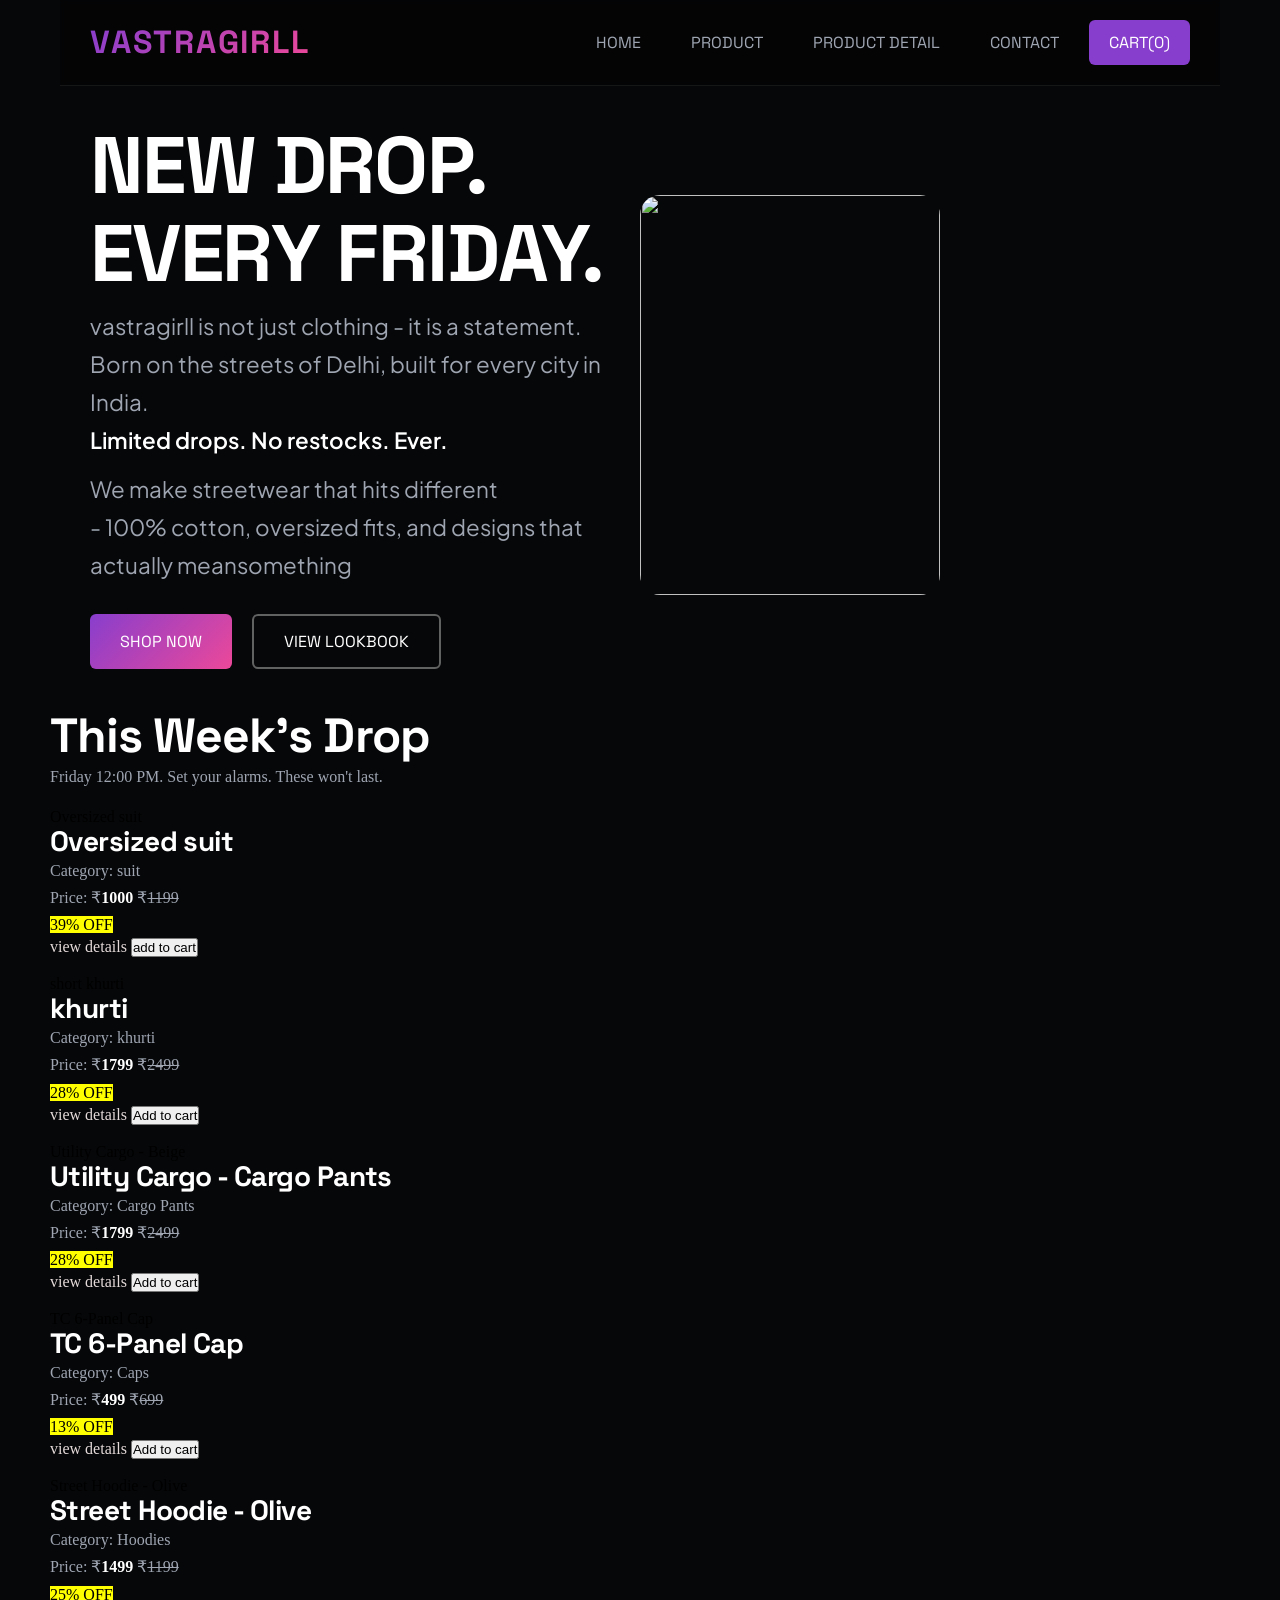
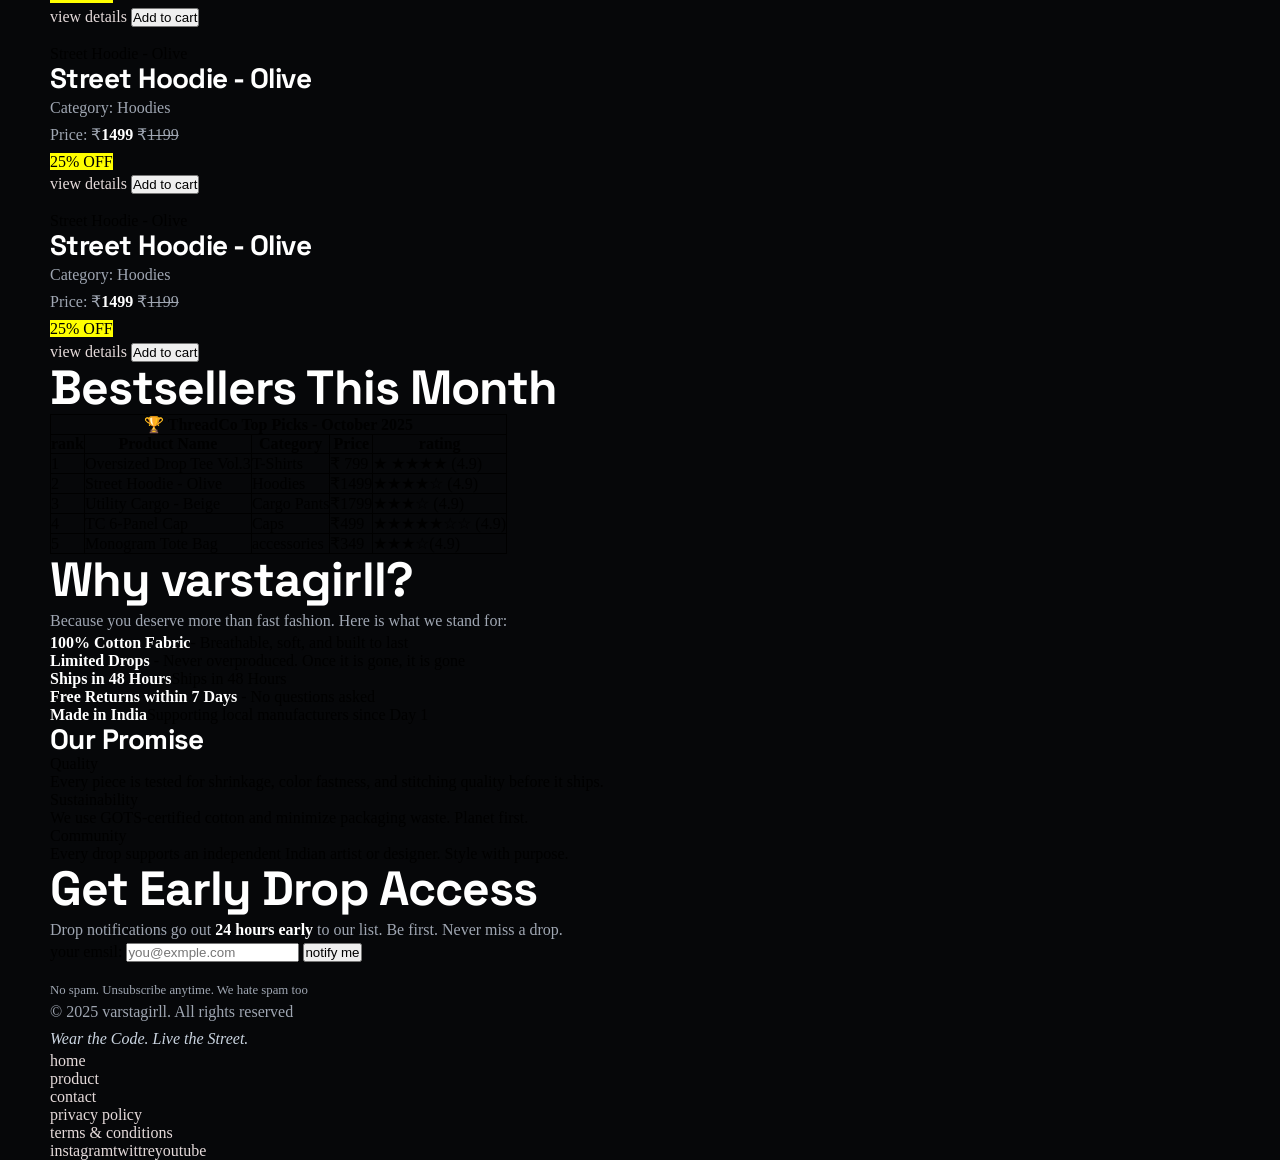
==== index.html @ 29979f49 "Rename index.html.html to index.html" ====
<!DOCTYPE html>
<html lang="en">

<head>
    <meta charset="UTF-8">
    <meta name="viewport" content="width=device-width, initial-scale=1.0">
    <title>vastragirll =Wear the Code. Live the Street</title>
    <style>
        table,
        tr,
        td,
        th {
            border: 1px solid black;
            border-collapse: collapse;
        }
    </style>
    <link rel="stylesheet" href="style.css">

</head>

<body>
    <header>
        <h1>vastragirll</h1>
        <!-- <p><em>Wear the Code. Live the Street.</em></p> -->
        <nav>
            <ul>
                <li><a href="inedx.html">home</a></li>
                <li><a href="product.html">product</a></li>
                <li><a href="product.html">product detail</a></li>
                <li><a href="contact.html">contact</a></li>
                <li><a href="#">cart(0)</a></li>
            </ul>
        </nav>
    </header>


    <main>
        <section id="hero">
            <div class="left-hero">
                <h2>New Drop. <br> <span gradient-text>Every Friday.</span></h2>
                <p>vastragirll is not just clothing - it is a statement. <br> Born on the streets of Delhi, built for every
                    city
                    in India. <br> <strong>Limited drops. No restocks. Ever.</strong></p>
                <p>We make streetwear that hits different<br> - 100% cotton, oversized fits, and designs that
                    <br>actually meansomething</p>
                <div id="cta">
                    <a href="product.html" class="btn1">shop now</a>
                    <a href="product.html" class="btn2"> view lookbook</a>
                </div>
            </div>
            <div class="right-hero">
                <div class="glow orb1"></div>
                <div class="glow orb2"></div>
                <img src="images/Cute vintage top.jpg" alt="">
            </div>
        </section>
        <section>
            <h2>This Week's Drop</h2>
            <p>Friday 12:00 PM. Set your alarms. These won't last.</p>
            <article>
                <figure>
                    <img src="images/download.jpg" alt="">
                    <figcaption>Oversized suit</figcaption>
                </figure>
                <h3>Oversized suit</h3>
                <p>Category: suit</p>
                <p>Price: &#8377;<strong>1000</strong> &#8377;<s>1199</s></p>
                <p><mark>39% OFF</mark></p>
                <a href="">view details</a>
                <button>add to cart</button>
            </article>

            <article>
                <figure>
                    <img src="images/Ivory Asymmetrical Lace Top with Flared Sleeves _ Elegant Minimalist Fashion.jpg" alt="">
                    <figcaption>short khurti</figcaption>
                </figure>
                <h3>khurti</h3>
                <p>Category: khurti</p>
                <p>Price: &#8377;<strong>1799</strong> &#8377;<s>2499</s></p>
                <p><mark>28% OFF</mark></p>
                <a href="">view details</a>
                <button>Add to cart</button>
            </article>
            
            <article>
                <figure>
                    <img src="images/outfit idea ✨.jpg" alt="">
                    <figcaption>Utility Cargo - Beige</figcaption>
                </figure>
                <h3>Utility Cargo - Cargo Pants</h3>
                <p>Category: Cargo Pants</p>
                <p>Price: &#8377;<strong>1799</strong> &#8377;<s>2499</s></p>
                <p><mark>28% OFF</mark></p>
                <a href="">view details</a>
                <button>Add to cart</button>
            </article>
            <article>
                <figure>
                    <img src="images/product 4.jpg" alt="">
                    <figcaption>TC 6-Panel Cap</figcaption>
                </figure>
                <h3>TC 6-Panel Cap</h3>
                <p>Category: Caps</p>
                <p>Price: &#8377;<strong>499</strong> &#8377;<s>699</s></p>
                <p><mark>13% OFF</mark></p>
                <a href="">view details</a>
                <button>Add to cart</button>
            </article>
            <article>
                <figure>
                    <img src="images/product 2.jpg" alt="">
                    <figcaption>Street Hoodie - Olive</figcaption>
                </figure>
                <h3>Street Hoodie - Olive</h3>
                <p>Category: Hoodies</p>
                <p>Price: &#8377;<strong>1499</strong> &#8377;<s>1199</s></p>
                <p><mark>25% OFF</mark></p>
                <a href="">view details</a>
                <button>Add to cart</button>
            </article>
                 <article>
                <figure>
                    <img src="images/outfit idea ✨.jpg" alt="">
                    <figcaption>Street Hoodie - Olive</figcaption>
                </figure>
                <h3>Street Hoodie - Olive</h3>
                <p>Category: Hoodies</p>
                <p>Price: &#8377;<strong>1499</strong> &#8377;<s>1199</s></p>
                <p><mark>25% OFF</mark></p>
                <a href="">view details</a>
                <button>Add to cart</button>
            </article>
                             <article>
                <figure>
                    <img src="images/product 1.jpg" alt="">
                    <figcaption>Street Hoodie - Olive</figcaption>
                </figure>
                <h3>Street Hoodie - Olive</h3>
                <p>Category: Hoodies</p>
                <p>Price: &#8377;<strong>1499</strong> &#8377;<s>1199</s></p>
                <p><mark>25% OFF</mark></p>
                <a href="">view details</a>
                <button>Add to cart</button>
            </article>



        </section>
        <section>
            <h2>Bestsellers This Month</h2>
            <table>
                <tr>
                    <th colspan="5">&#127942 ThreadCo Top Picks - October 2025</th>

                </tr>
                <tr>
                    <th>rank</th>
                    <th>Product Name</th>
                    <th>Category</th>
                    <th>Price</th>
                    <th>rating</th>
                </tr>
                <tr>
                    <td>1</td>
                    <td>Oversized Drop Tee Vol.3</td>
                    <td>T-Shirts</td>
                    <td>&#8377; 799</td>
                    <td>&#9733; &#9733;&#9733;&#9733;&#9733; (4.9)</td>
                </tr>
                <tr>
                    <td>2</td>
                    <td>Street Hoodie - Olive</td>
                    <td>Hoodies</td>
                    <td>&#8377;1499</td>
                    <td>&#9733;&#9733;&#9733;&#9733;&#9734 (4.9)</td>
                </tr>
                <tr>
                    <td>3</td>
                    <td>Utility Cargo - Beige</td>
                    <td>Cargo Pants</td>
                    <td>&#8377;1799</td>
                    <td>&#9733;&#9733;&#9733;&#9734 (4.9)</td>
                </tr>
                <tr>
                    <td>4</td>
                    <td>TC 6-Panel Cap</td>
                    <td>Caps</td>
                    <td>&#8377;499</td>
                    <td>&#9733;&#9733;&#9733;&#9733;&#9733;&#9734&#9734 (4.9)</td>
                </tr>
                <tr>
                    <td>5</td>
                    <td>Monogram Tote Bag</td>
                    <td>accessories</td>
                    <td>&#8377;349</td>
                    <td> &#9733;&#9733;&#9733;&#9734(4.9)</td>
                </tr>
            </table>
        </section>

        <section>
            <h2>Why varstagirll?</h2>
            <p>Because you deserve more than fast fashion. Here is what we stand for:</p>
            <ul>
                <li><strong>100% Cotton Fabric</strong>- Breathable, soft, and built to last</li>
                <li><strong>Limited Drops</strong> - Never overproduced. Once it is gone, it is gone</li>
                <li><strong>Ships in 48 Hours</strong>Ships in 48 Hours</li>
                <li><strong>Free Returns within 7 Days </strong> - No questions asked</li>
                <li><strong>Made in India</strong>Supporting local manufacturers since Day 1
                </li>
            </ul>
            <h3>Our Promise</h3>
            <dl>
                <dt>Quality</dt>
                <dd>Every piece is tested for shrinkage, color fastness, and stitching quality before it ships.</dd>
                <dt>Sustainability</dt>
                <dd>We use GOTS-certified cotton and minimize packaging waste. Planet first.</dd>
                <dt>Community</dt>
                <dd>Every drop supports an independent Indian artist or designer. Style with purpose.</dd>


            </dl>

        </section>

        <section>
            <h2>Get Early Drop Access</h2>
            <p>Drop notifications go out <strong>24 hours early</strong> to our list. Be first. Never miss a drop.</p>
            <form action="">
                <label for="email">your emsil:</label>
                <input type="email" id="email" name="eamil" placeholder="you@exmple.com">
                <button>notify me</button>
            </form>
            <br>
            <small>No spam. Unsubscribe anytime. We hate spam too</small>
        </section>
    </main>

    <footer>
        <p>© 2025 varstagirll. All rights reserved</p>
        <p><em>Wear the Code. Live the Street.</em></p>
        <nav>
            <ul>
                <li><a href="">home</a></li>
                <li><a href="">product</a></li>
                <li><a href="">contact</a></li>
                <li><a href="">privacy policy</a></li>
                <li><a href="">terms & conditions</a></li>
            </ul>
        </nav>
        <a href="">instagram</a><a href="">twittre</a><a href="">youtube </a>
    </footer>
</body>

</html>
---- style.css ----
@import url('https://fonts.googleapis.com/css2?family=Plus+Jakarta+Sans:wght@300;400;500;600;700;800&family=Space+Grotesk:wght@400;500;600;700;800&display=swap');

* {
    padding: 0;
    margin: 0;
    box-sizing: border-box;

}

:root {
    /* Brand Theme Colors */
    --color-primary: #883ecd;
    --color-primary-glow: rgba(168, 85, 247, 0.25);
    --color-secondary: #ec4899;
    --color-secondary-glow: rgba(236, 72, 153, 0.25);
    --color-accent: #06b6d4;


    /* Base & Layout Backgrounds */
    --color-bg-base: #060709;
    --color-bg-section: #0c0d14;
    --color-bg-footer: #161922;
    --color-surface: #11131a;
    --color-surface-muted: #1e212f;


    /* Borders */
    --color-border: rgba(255, 255, 255, 0.07);


    /* Typography Text Colors */
    --white: #ffffff;
    --color-text-body: #cbd5e1;
    --color-text-muted: #9fa6b2;
    --font-display: 'Space Grotesk', sans-serif;
    --font-body: 'Plus Jakarta Sans', sans-serif;
    --radius-sm: 6px;
    --radius-md: 12px;
    --radius-lg: 20px;
    --shadow-sm: 0 4px 12px rgba(0, 0, 0, 0.5);
    --shadow-md: 0 12px 36px rgba(0, 0, 0, 0.7);
    --shadow-lg: 0 24px 64px rgba(0, 0, 0, 0.9);
    --gradient-accent: linear-gradient(135deg, var(--color-primary) 0%, var(--color-secondary) 100%);
    --gradient-secondary: linear-gradient(135deg, var(--color-accent) 0%, #3b82f6 100%);
}

html {
    font-size: 16px;
}


h1,
h2,
h3,
h4,
h5,
h6 {
    font-family: var(--font-display);
    font-weight: 700;
    line-height: 1.1;
    letter-spacing: -0.02em;
    color: var(--white);
}


h1 {
    font-size: clamp(2.4rem, 6vw, 5rem);
}

h2 {
    font-size: clamp(1.8rem, 4vw, 3rem);
}

h3 {
    font-size: clamp(1.2rem, 2.5vw, 1.75rem);
}

h4 {
    font-size: 1.125rem;
    font-weight: 600;
}

p {
    font-size: 1rem;
    line-height: 1.7;
    color: var(--color-text-muted);
}


small {
    font-size: 0.8rem;
    color: var(--color-text-muted);
}

strong {
    color: var(--white);
    font-weight: 600;
}

em {
    color: var(--color-text-body);
}

ul {
    list-style: none;
}

a {
    /* color: inherit; */
    color: rgb(229, 218, 218);

    text-decoration: none;
}

body {
    background-color: var(--color-bg-base);
    padding: 0 50px;
}

header {
    position: fixed;
    background-color: rgba(4, 4, 4, 0.604);
    backdrop-filter: blur(3px);
    display: flex;
    left: 60px;
    right: 60px;
    border-bottom: 1px solid var(--color-border);
    justify-content: space-between;
    align-items: center;
    padding: 20px 30px;
    text-transform: uppercase;



}

header nav ul {
    display: flex;
    gap: 10px;

}

header h1 {
    font-size: 2rem;
    letter-spacing: 0.06em;
    background: var(--gradient-accent);
    background-clip: text;
    -webkit-background-clip: text;
    color: transparent;
    -webkit-text-fill-color: transparent;

}

header nav a {
    display: inline-block;
    font-family: var(--font-display);
    color: var(--color-text-muted);
    padding: 12px 20px;
    border-radius: var(--radius-sm);
    font-weight: 700px;
    text-wrap: nowrap;


}

header nav a:hover {
    background-color: rgba(32, 31, 31, 0.605);
    color: var(--white);

}

header nav li:last-child a {
    background-color: var(--color-primary);
    color: var(--white);
}

header nav li:last-child a:hover {
    background-color: var(--color-secondary);
}

main {
    /* padding-top: 80px; */
    padding-top: 80px;
}

#hero {
    height: 70vh;
    display: flex;
    justify-content: space-between;
    align-items: center;
    padding: 50px 40px;
}

.left-hero {
    display: flex;
    flex-direction: column;
    gap: 10px;
    max-width: 690px;



}

.left-hero h2 {
    font-size: 5rem;
    text-transform: uppercase;
}

#gradient_text {
    background: var(--gradient-accent);
    background-clip: text;
    -webkit-background-clip: text;
    color: transparent;
    -webkit-text-fill-color: transparent;
}

#hero p {
    font-size: 1.4rem;
    font-family: var(--font-body);

}

#cta {
    display: flex;
    gap: 20px;
    margin-top: 20px;
}

#cta a {

    padding: 15px 30px;
    border-radius: var(--radius-sm);
    text-transform: uppercase;
    font-family: var(--font-display);
    font-weight: 700px;
    color: var(--white);

}

.btn1 {
    background: var(--gradient-accent);
    display: flex;
    justify-content: center;
    align-items: center;

}

.btn1:hover {
    /* background-color: var(--color-primary-glow); */
    box-shadow: 0 10px 20px rgba(223, 71, 190, 0.506);
    background: linear-gradient(135deg, #a855f7 0%, #ec4899 100%; )
}

.btn2 {

    border: 2px solid rgba(104, 104, 104, 0.926);
}

.btn2:hover {
    background-color: rgba(255, 255, 255, 0.07);
    border-color: white;
}

.right-hero {
    flex: 1;
    display: flex;
    justify-content: center;
    align-items: center;
    height: 580px;
    position: relative;
    margin-right: 250px;
}

.right-hero img {
    height: 400px;
    width: 300px;
    object-fit: cover;
    border-radius: var(--radius-lg);
     z-index: 1;
    
  

}
.glow {
    width: 400;
    height: 400px;
    border-radius: 50%;
    position: absolute;
    filter:blur(50px) ;
    opacity: 0.5;
}

.orb1 {
    top: 0%;
    left: 10%;
    background-color: var(--color-primary);
}

.orb2 {
    bottom: 0%;
    right: 10%;
    background-color: var(--color-secondary);
}
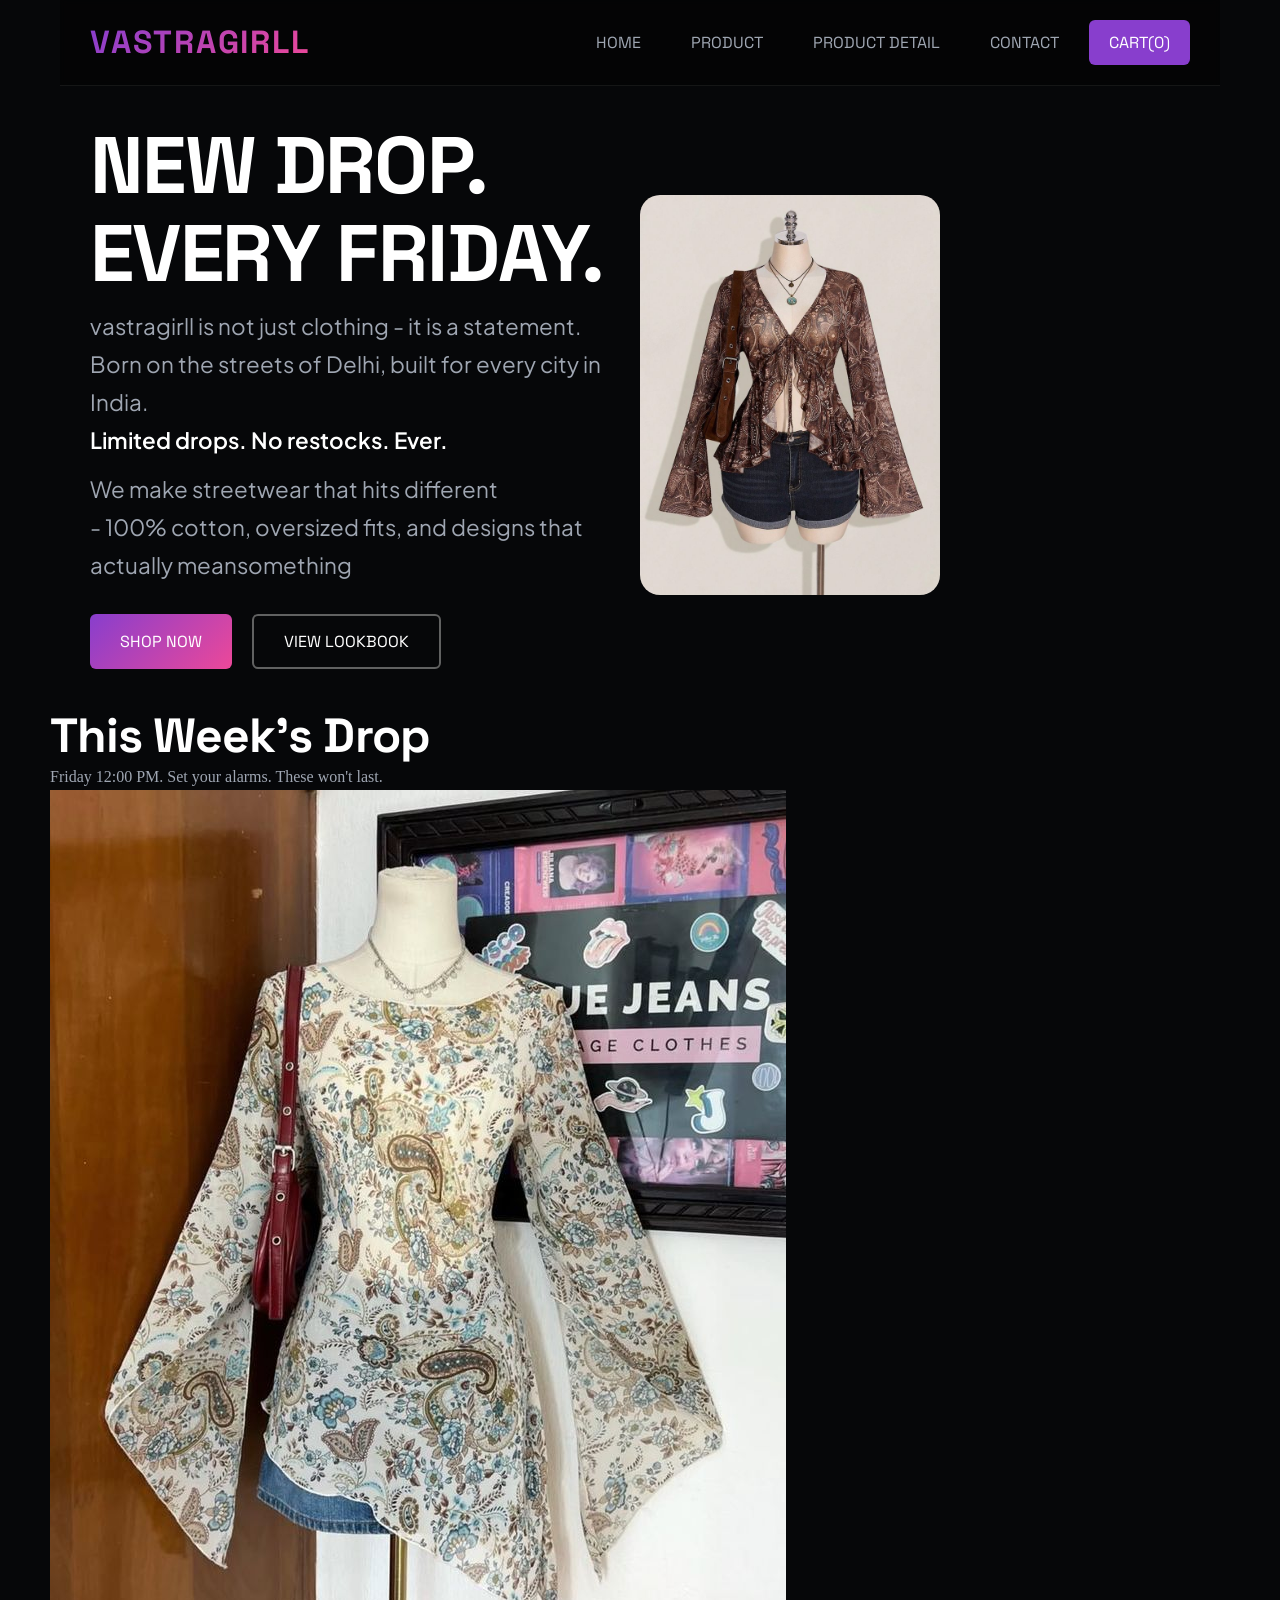
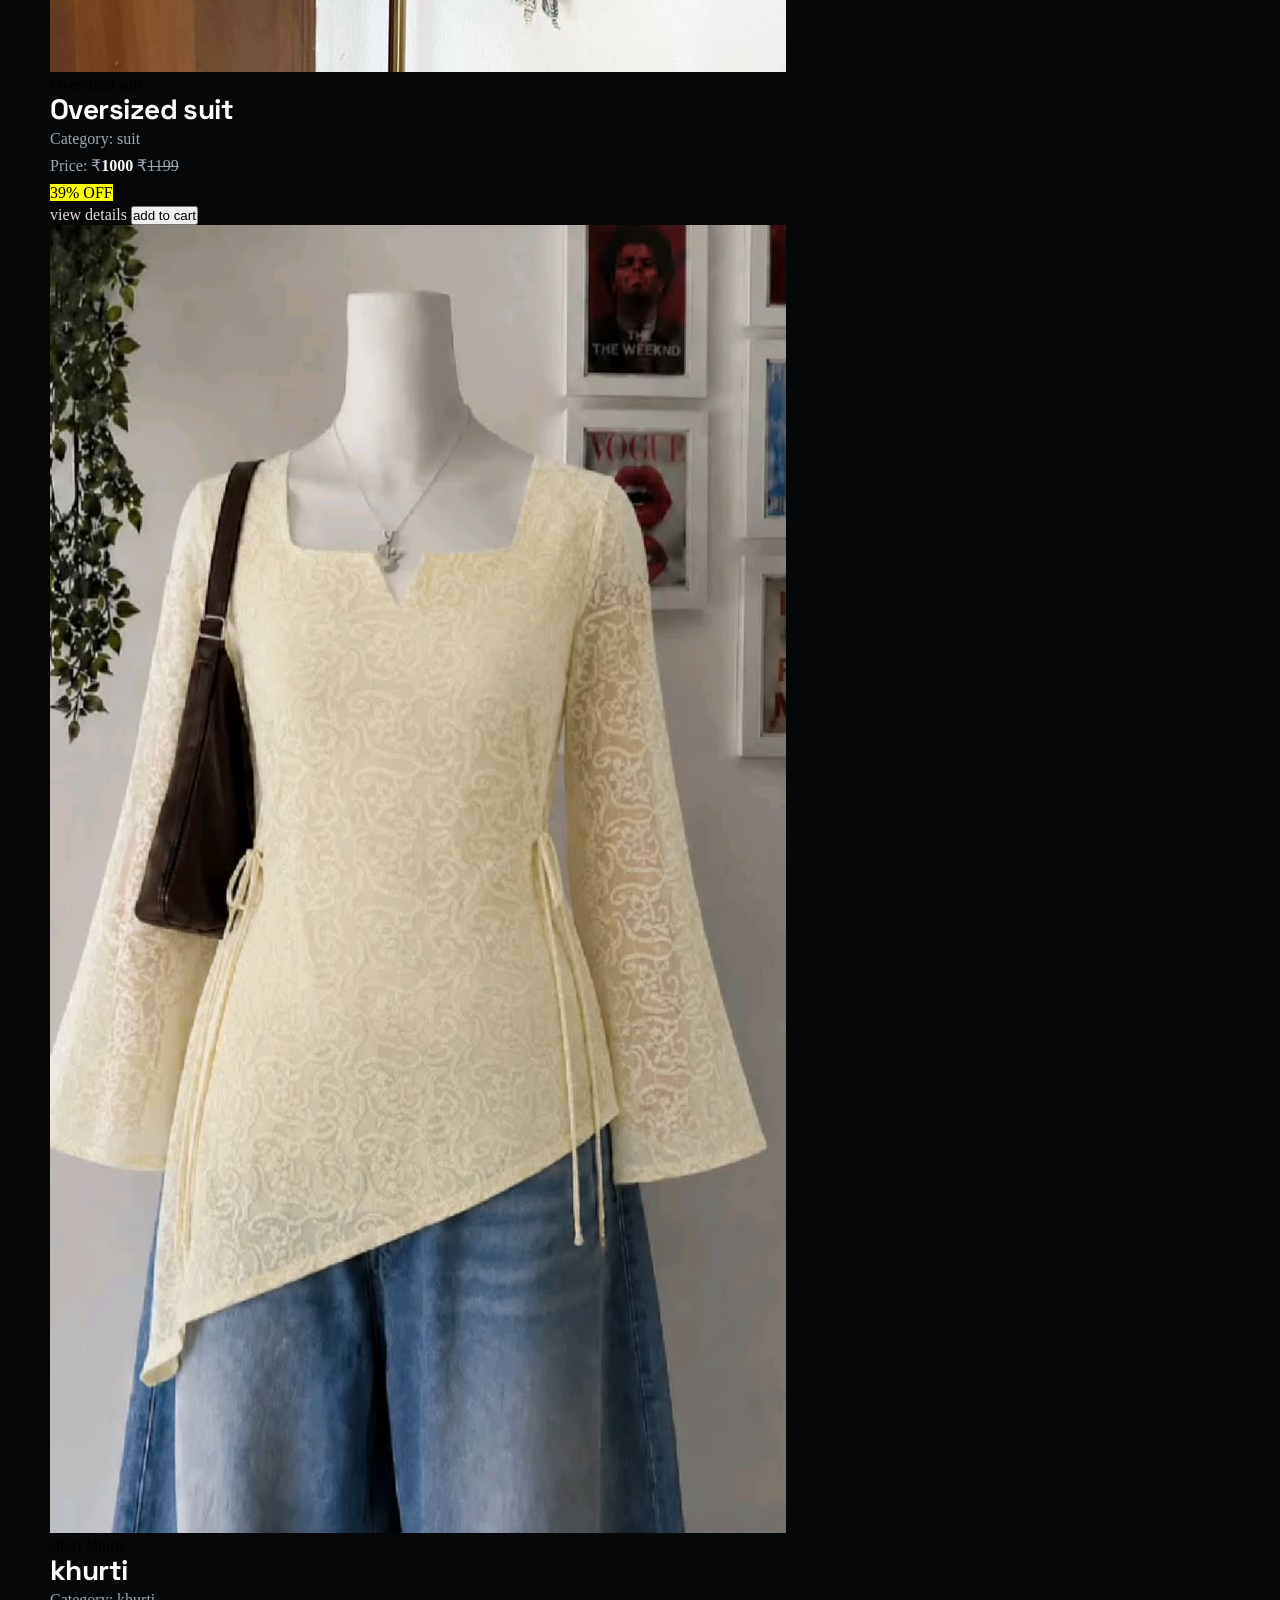
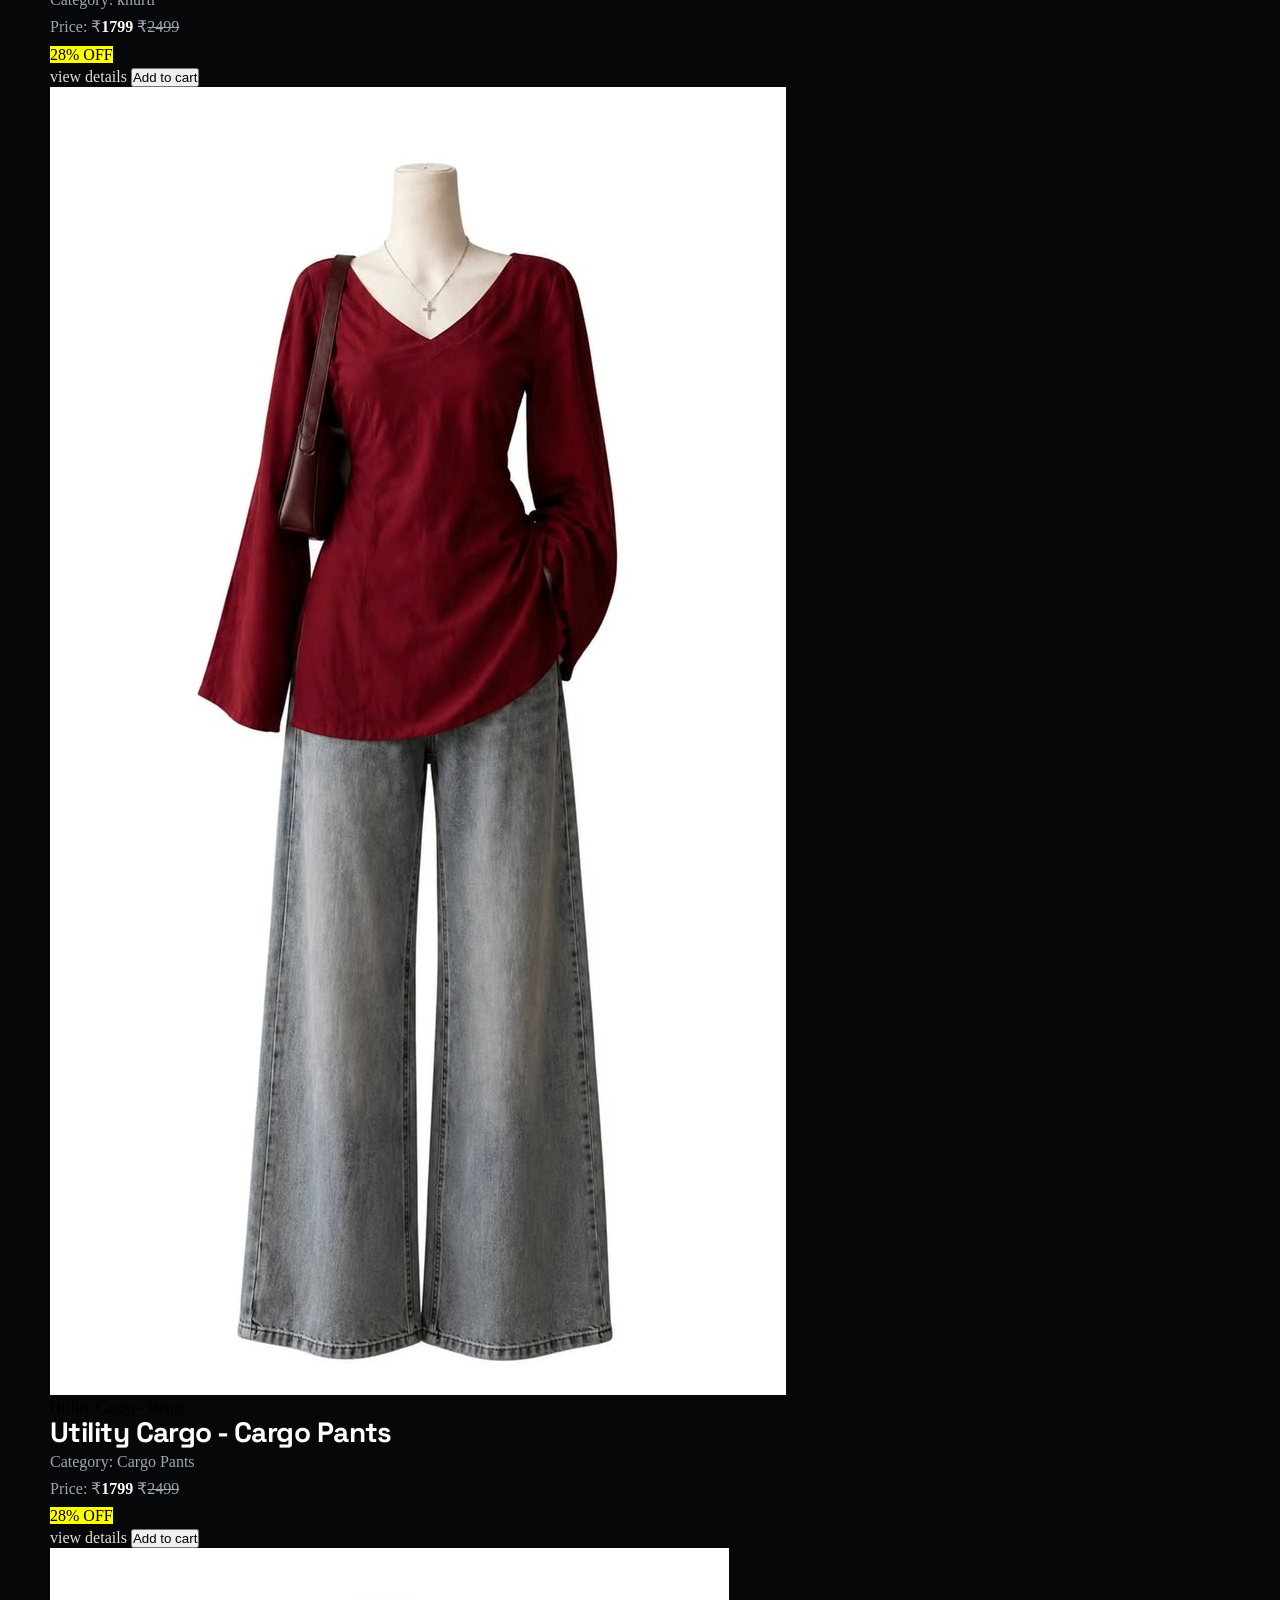
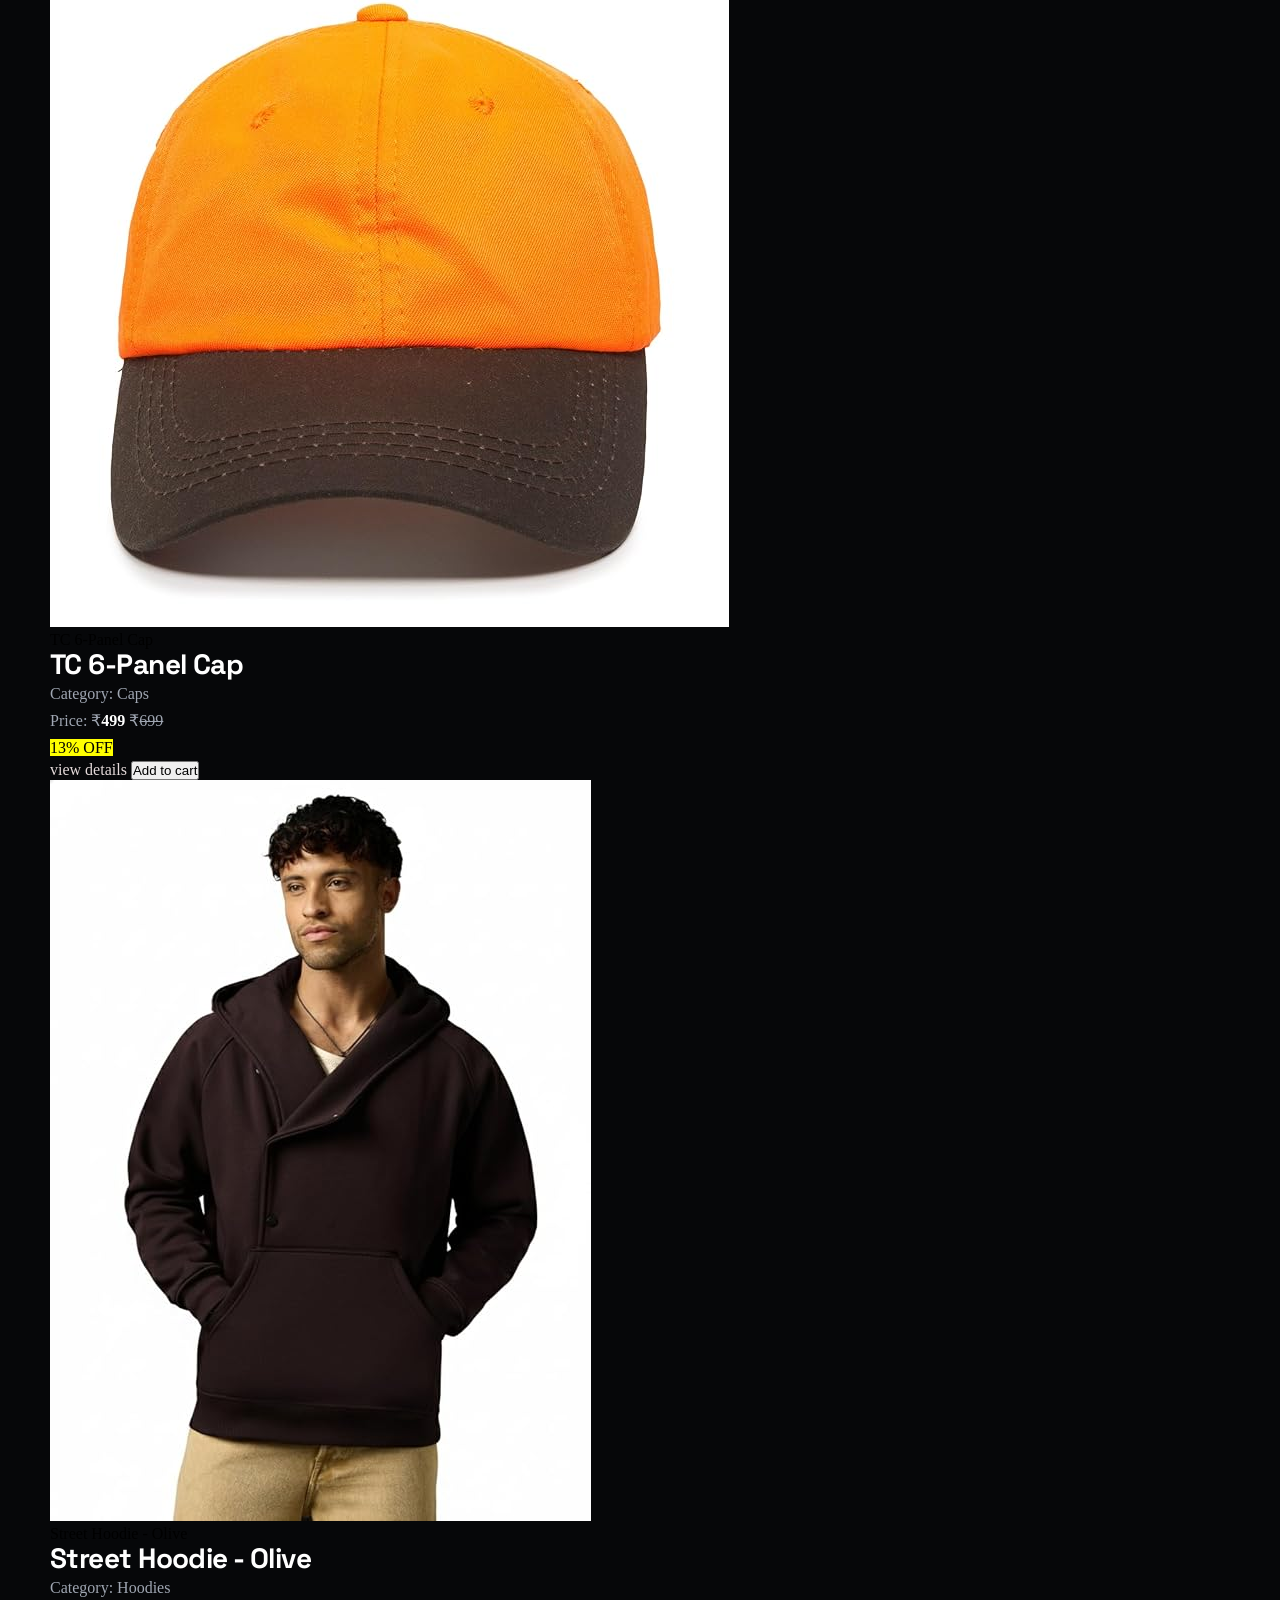
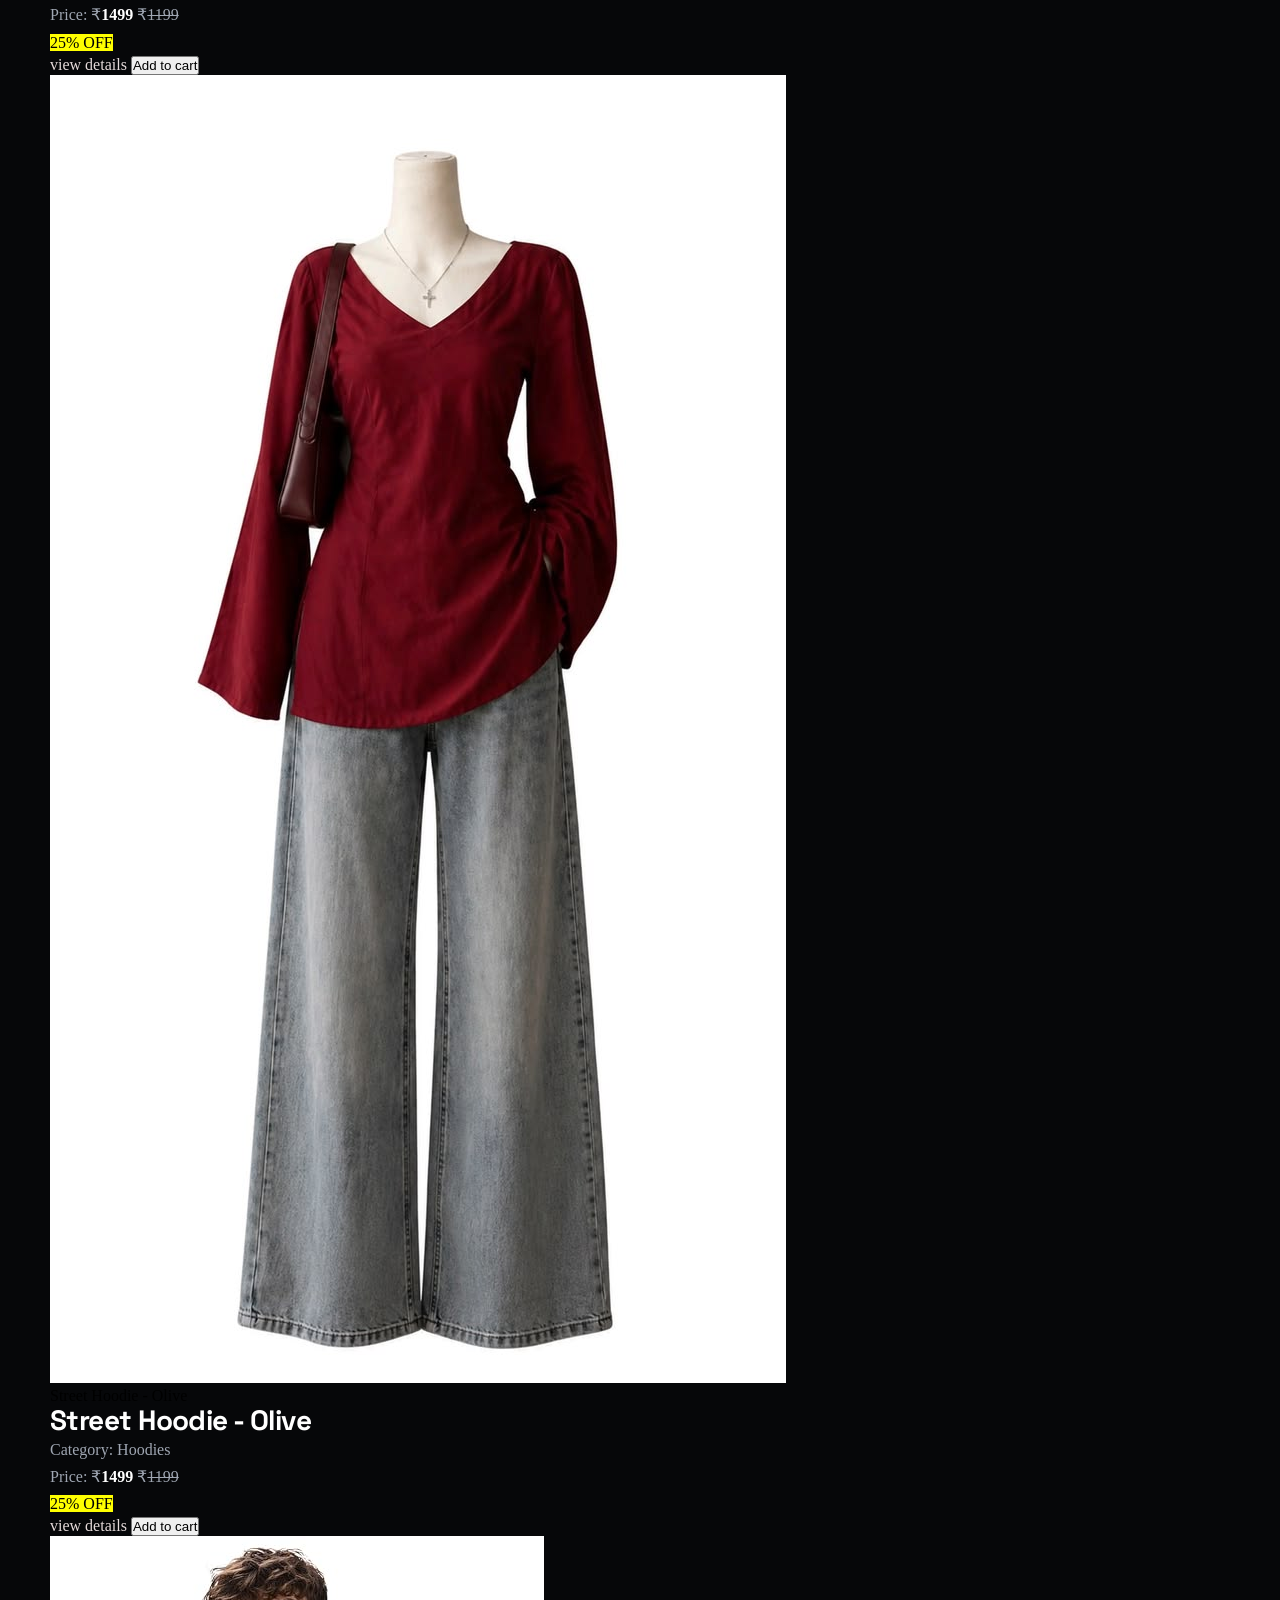
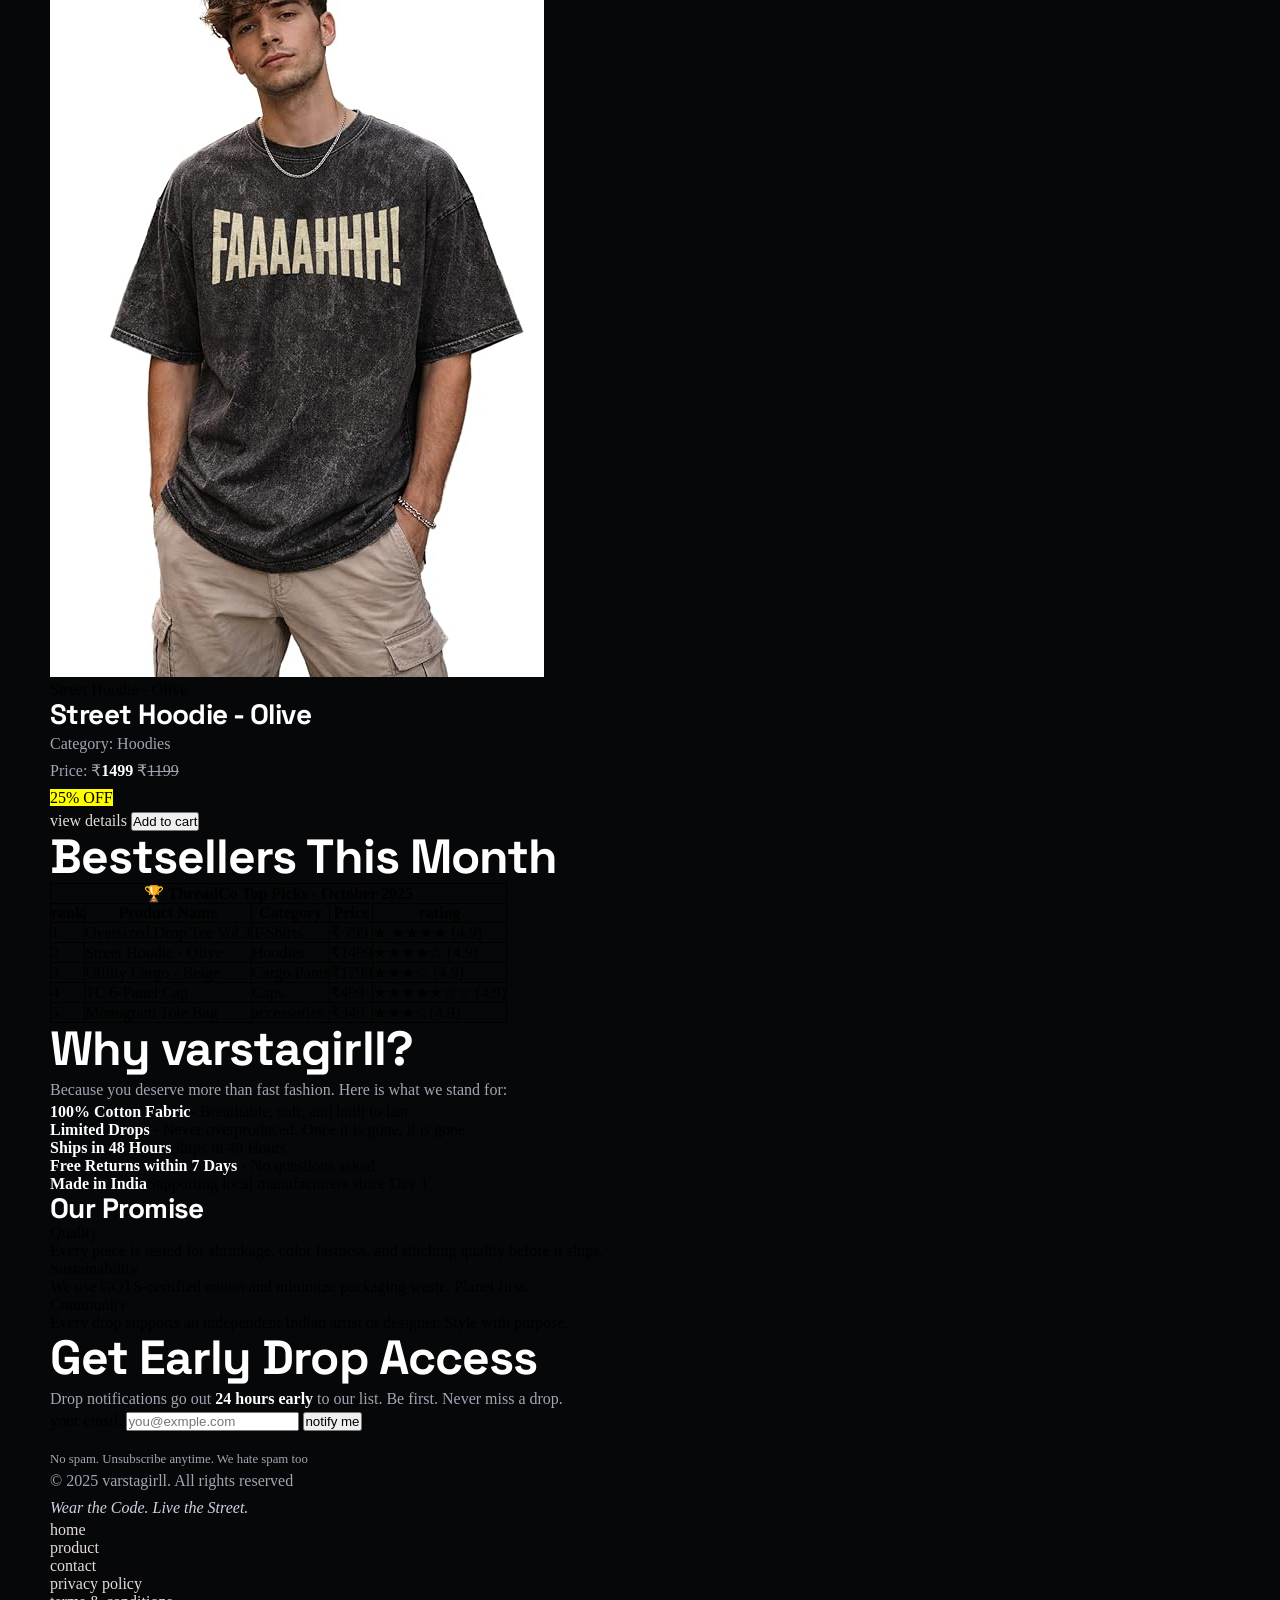
==== commit 68417b56: "Update index.html" ====
--- a/index.html
+++ b/index.html
@@ -51,7 +51,7 @@
             <div class="right-hero">
                 <div class="glow orb1"></div>
                 <div class="glow orb2"></div>
-                <img src="images/Cute vintage top.jpg" alt="">
+                <img src="Cute vintage top.jpg" alt="">
             </div>
         </section>
         <section>
@@ -59,7 +59,7 @@
             <p>Friday 12:00 PM. Set your alarms. These won't last.</p>
             <article>
                 <figure>
-                    <img src="images/download.jpg" alt="">
+                    <img src="download.jpg" alt="">
                     <figcaption>Oversized suit</figcaption>
                 </figure>
                 <h3>Oversized suit</h3>
@@ -72,7 +72,7 @@
 
             <article>
                 <figure>
-                    <img src="images/Ivory Asymmetrical Lace Top with Flared Sleeves _ Elegant Minimalist Fashion.jpg" alt="">
+                    <img src="Ivory Asymmetrical Lace Top with Flared Sleeves _ Elegant Minimalist Fashion.jpg" alt="">
                     <figcaption>short khurti</figcaption>
                 </figure>
                 <h3>khurti</h3>
@@ -85,7 +85,7 @@
             
             <article>
                 <figure>
-                    <img src="images/outfit idea ✨.jpg" alt="">
+                    <img src="outfit idea ✨.jpg" alt="">
                     <figcaption>Utility Cargo - Beige</figcaption>
                 </figure>
                 <h3>Utility Cargo - Cargo Pants</h3>
@@ -97,7 +97,7 @@
             </article>
             <article>
                 <figure>
-                    <img src="images/product 4.jpg" alt="">
+                    <img src="product 4.jpg" alt="">
                     <figcaption>TC 6-Panel Cap</figcaption>
                 </figure>
                 <h3>TC 6-Panel Cap</h3>
@@ -109,7 +109,7 @@
             </article>
             <article>
                 <figure>
-                    <img src="images/product 2.jpg" alt="">
+                    <img src="product 2.jpg" alt="">
                     <figcaption>Street Hoodie - Olive</figcaption>
                 </figure>
                 <h3>Street Hoodie - Olive</h3>
@@ -121,7 +121,7 @@
             </article>
                  <article>
                 <figure>
-                    <img src="images/outfit idea ✨.jpg" alt="">
+                    <img src="outfit idea ✨.jpg" alt="">
                     <figcaption>Street Hoodie - Olive</figcaption>
                 </figure>
                 <h3>Street Hoodie - Olive</h3>
@@ -133,7 +133,7 @@
             </article>
                              <article>
                 <figure>
-                    <img src="images/product 1.jpg" alt="">
+                    <img src="product 1.jpg" alt="">
                     <figcaption>Street Hoodie - Olive</figcaption>
                 </figure>
                 <h3>Street Hoodie - Olive</h3>
